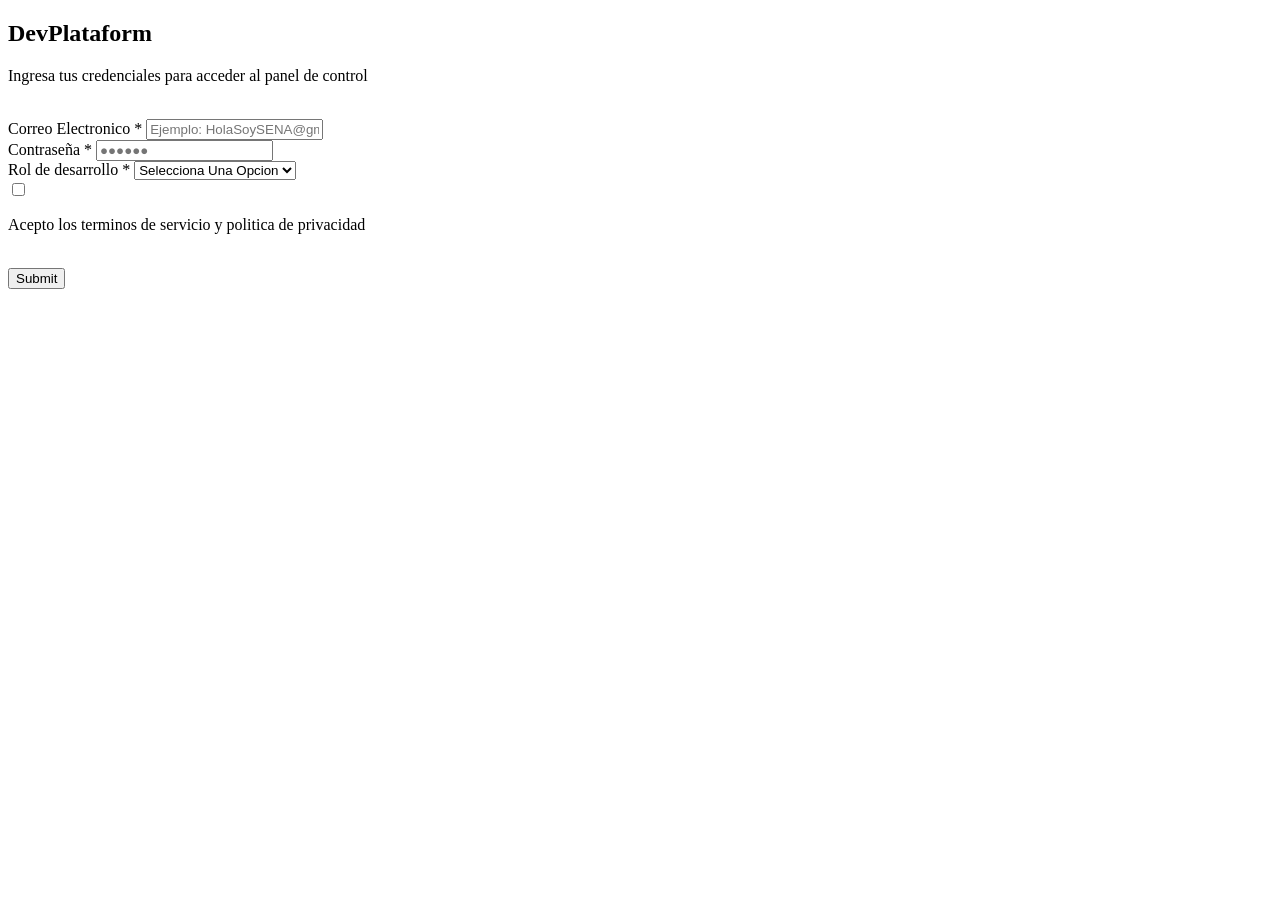
==== index.html @ 9a92c1bb "Update index.html" ====
<!DOCTYPE html>
<html lang="en">
<head>
    <meta charset="UTF-8">
    <meta name="viewport" content="width=device-width, initial-scale=1.0">
    <title>Document</title>
    <link rel="stylesheet" href="/CSS/styles.css">
</head>
<body>

    <section>
        <h1>Dev<span>Plataform</span></h1>
        <p> Ingresa tus credenciales para acceder al panel de control</p>
        <br>
        <form method="get" action="dashboard.html">
            <label for="Correo">Correo Electronico *</label>
            <input type="email" id="Correo" placeholder="Ejemplo: HolaSoySENA@gmail.com" required>
            <br>
            <label for="Contraseña">Contraseña *</label>
            <input type="password" id="Contraseña" placeholder="●●●●●●" required minlength=6>
            <br>
            <label for="Rol">Rol de desarrollo *</label>
            <select id="Rol" required>
                <option>Selecciona Una Opcion</option>
                <option>Desarrollador Frontend</option>
                <option>Desarrollador Backend</option>
                <option>Desarrollador FullStack</option>
            </select>
            
            <br>
            <div>
                <input type="checkbox" class="checkbox" required>
                <p>Acepto los terminos de servicio y politica de privacidad</p>
            </div>
            <br>

            <input type="submit" class="boton">
        </form>
    </section>
    
</body>
</html>
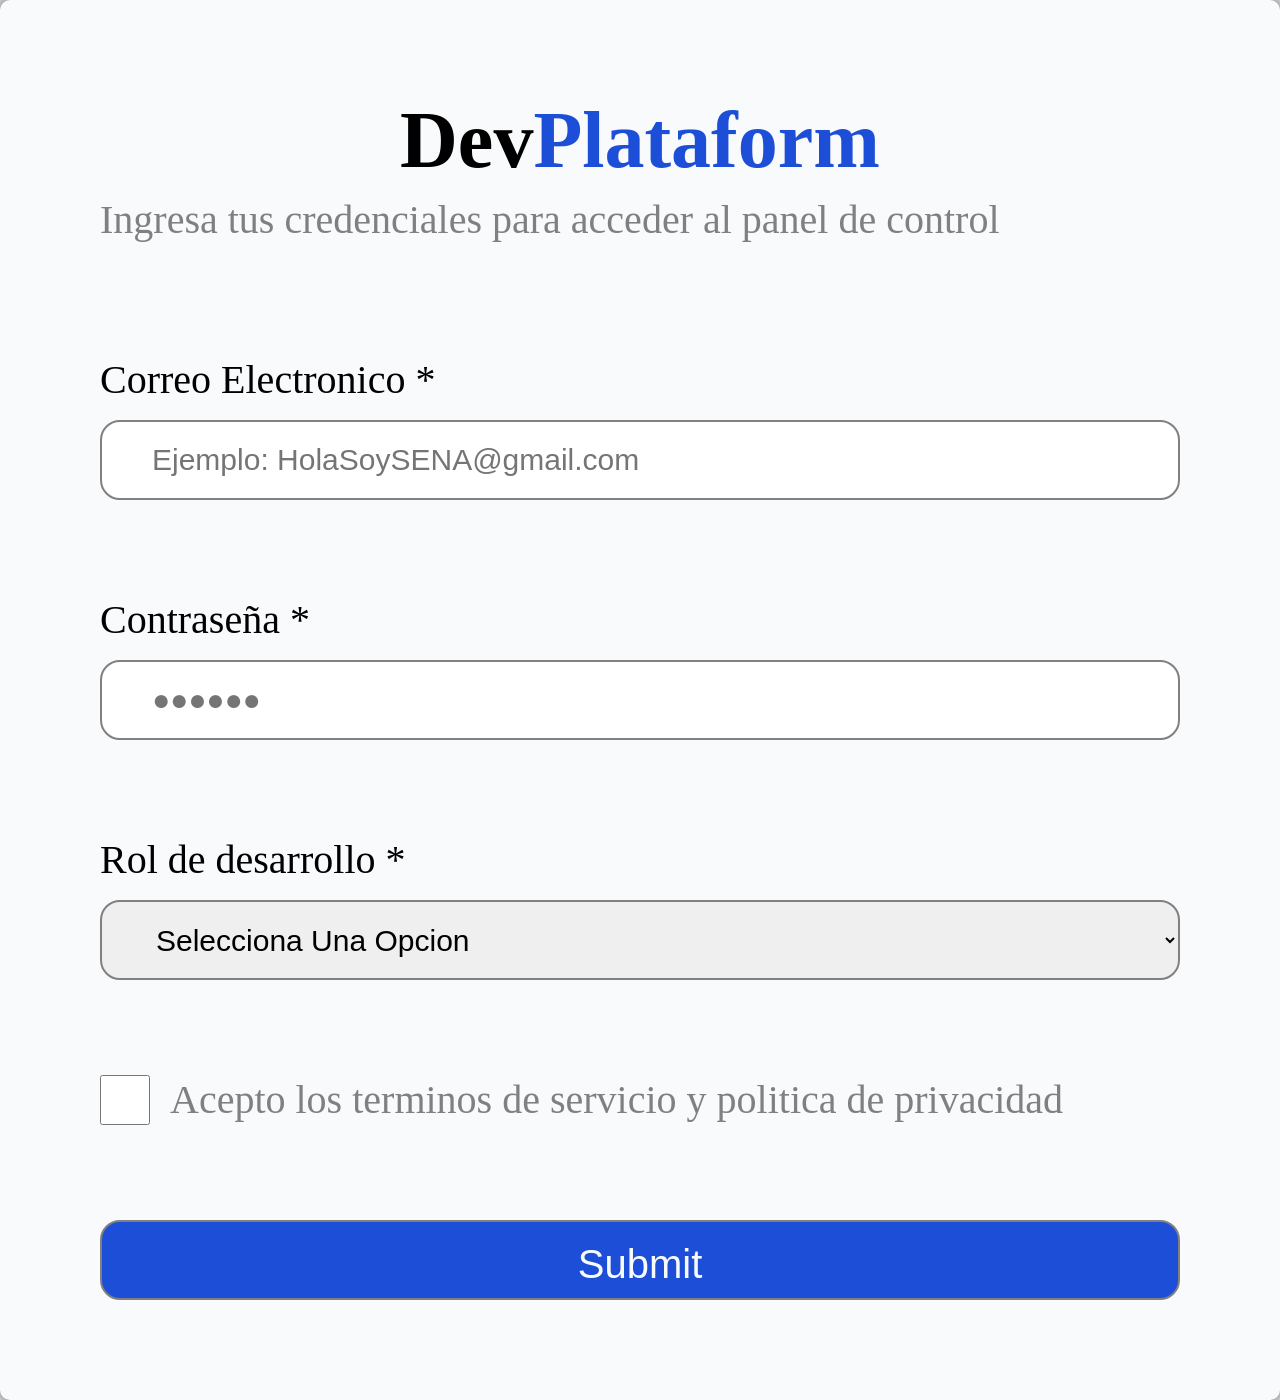
==== commit 2f6096d2: "Archivo Creado" ====
--- a/index.html
+++ b/index.html
@@ -4,7 +4,7 @@
     <meta charset="UTF-8">
     <meta name="viewport" content="width=device-width, initial-scale=1.0">
     <title>Document</title>
-    <link rel="stylesheet" href="/CSS/styles.css">
+    <link rel="stylesheet" href="/css/styles.css">
 </head>
 <body>
 
@@ -39,4 +39,4 @@
     </section>
     
 </body>
-</html>
+</html>
--- a/css/styles.css
+++ b/css/styles.css
@@ -0,0 +1,116 @@
+/* --- VARIABLES Y RESETEO BASE --- */
+
+* {
+    margin: 0;
+    padding: 0;
+    box-sizing: border-box;
+}
+
+
+html{
+    height: 100vh;
+}
+
+body {
+    background-color: gainsboro;
+    align-items: center;
+    height: 100%;
+    align-content: center;
+}
+
+section {
+    background-color: #f8fafc;
+    justify-self: center;
+    
+    padding: 100px;
+    display: flex;
+    flex-direction: column;
+    align-self: center;
+
+    justify-items: center;
+
+    line-height: 80px;
+
+    border-radius: 10px;
+
+
+    box-shadow: 0px 0px 10px 1px gray;
+}
+
+
+h1 {
+    font-size: 80px;
+    align-self: center;
+}
+
+p {
+    font-size: 40px;
+    color: grey;
+}
+
+span{
+    color:#1d4ed8;
+}
+
+label{
+    color: black;
+    font-size: 40px;
+}
+
+form {
+    display: flex;
+    flex-direction: column;
+}
+
+input, select{
+    height: 80px;
+    border-style: none;
+    border-radius: 20px;
+    border: 2px grey solid;
+
+    font-size: 30px;
+    padding-left: 50px;
+    
+}
+
+div {
+    display: flex;
+    align-items: center;
+    gap: 20px;
+}
+
+.checkbox {
+    height: 50px;
+    width: 50px;
+}
+
+.boton {
+    background-color: #1d4ed8;
+    color: #f8fafc;
+    justify-items: center;
+
+    font-size: 40px;
+    padding: 20px;
+
+    border-radius: 20px;
+
+    text-align: center;
+    text-decoration: none;
+    transition: 0.4s;
+}
+
+.boton:hover {
+    background-color: #4f7cf8;
+    box-shadow: 0px 0px 10px 1px blue;
+    transition: 0.4s;
+}
+
+
+@media (max-width: 768px) {
+    section{
+        padding: 60px;
+        width: 100%;
+        font-size: 60%;
+    }
+    
+    }
